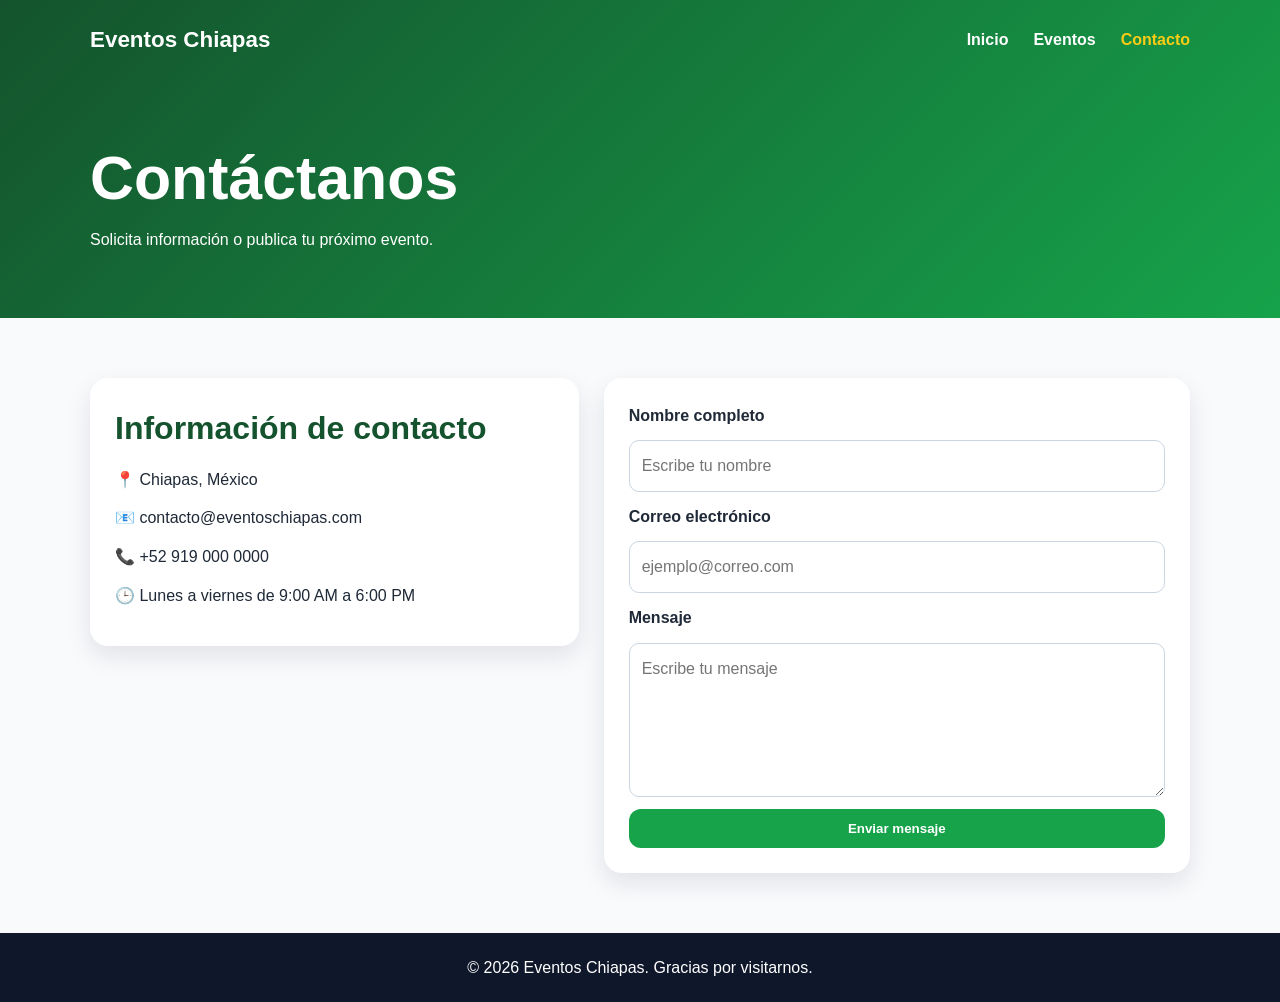
==== contacto.html @ 4dd18655 "Estructura inicial del sitio web" ====
<!DOCTYPE html>
<html lang="es">
<head>
  <meta charset="UTF-8" />
  <meta name="viewport" content="width=device-width, initial-scale=1.0" />
  <title>Eventos Chiapas | Contacto</title>
  <link rel="stylesheet" href="css/style.css" />
</head>
<body>
  <header class="page-header">
    <nav class="navbar">
      <a href="index.html" class="logo">Eventos Chiapas</a>
      <button class="menu-btn" id="menuBtn">☰</button>
      <ul class="nav-links" id="navLinks">
        <li><a href="index.html">Inicio</a></li>
        <li><a href="eventos.html">Eventos</a></li>
        <li><a href="contacto.html" class="active">Contacto</a></li>
      </ul>
    </nav>

    <div class="page-title">
      <h1>Contáctanos</h1>
      <p>Solicita información o publica tu próximo evento.</p>
    </div>
  </header>

  <main class="section contact-layout">
    <section class="contact-info">
      <h2>Información de contacto</h2>
      <p>📍 Chiapas, México</p>
      <p>📧 contacto@eventoschiapas.com</p>
      <p>📞 +52 919 000 0000</p>
      <p>🕒 Lunes a viernes de 9:00 AM a 6:00 PM</p>
    </section>

    <form class="contact-form">
      <label for="nombre">Nombre completo</label>
      <input type="text" id="nombre" placeholder="Escribe tu nombre" required />

      <label for="correo">Correo electrónico</label>
      <input type="email" id="correo" placeholder="ejemplo@correo.com" required />

      <label for="mensaje">Mensaje</label>
      <textarea id="mensaje" rows="5" placeholder="Escribe tu mensaje" required></textarea>

      <button type="submit" class="btn">Enviar mensaje</button>
    </form>
  </main>

  <footer class="footer">
    <p>&copy; 2026 Eventos Chiapas. Gracias por visitarnos.</p>
  </footer>

  <script src="js/script.js"></script>
</body>
</html>
---- css/style.css ----
* {
  box-sizing: border-box;
  margin: 0;
  padding: 0;
}

body {
  font-family: Arial, Helvetica, sans-serif;
  color: #1f2937;
  background-color: #f8fafc;
  line-height: 1.6;
}

a {
  text-decoration: none;
}

.header {
  min-height: 100vh;
  background: linear-gradient(rgba(15, 23, 42, 0.78), rgba(15, 23, 42, 0.78)),
    url("../img/chiapas-eventos.svg");
  background-size: cover;
  background-position: center;
  color: #ffffff;
}

.navbar {
  width: min(1100px, 92%);
  margin: auto;
  padding: 22px 0;
  display: flex;
  justify-content: space-between;
  align-items: center;
}

.logo {
  color: #ffffff;
  font-size: 1.4rem;
  font-weight: 800;
}

.nav-links {
  list-style: none;
  display: flex;
  gap: 25px;
}

.nav-links a {
  color: #ffffff;
  font-weight: 600;
}

.nav-links a:hover,
.nav-links a.active {
  color: #facc15;
}

.menu-btn {
  display: none;
  background: none;
  color: #ffffff;
  border: none;
  font-size: 1.8rem;
  cursor: pointer;
}

.hero {
  width: min(1100px, 92%);
  margin: auto;
  min-height: 75vh;
  display: flex;
  align-items: center;
}

.hero-content {
  max-width: 650px;
}

.tag {
  color: #facc15;
  font-weight: 700;
  margin-bottom: 12px;
}

.hero h1 {
  font-size: clamp(2.3rem, 6vw, 4.8rem);
  line-height: 1.05;
  margin-bottom: 20px;
}

.hero p {
  margin-bottom: 25px;
  font-size: 1.1rem;
}

.btn {
  display: inline-block;
  background: #16a34a;
  color: #ffffff;
  padding: 12px 22px;
  border-radius: 12px;
  border: none;
  font-weight: 700;
  cursor: pointer;
  transition: transform 0.2s ease, background 0.2s ease;
}

.btn:hover {
  background: #15803d;
  transform: translateY(-2px);
}

.btn-light {
  background: #ffffff;
  color: #166534;
}

.section {
  width: min(1100px, 92%);
  margin: 60px auto;
}

.section h2 {
  font-size: 2rem;
  margin-bottom: 12px;
  color: #14532d;
}

.section-text {
  max-width: 750px;
  margin-bottom: 30px;
}

.cards {
  display: grid;
  grid-template-columns: repeat(3, 1fr);
  gap: 22px;
}

.card,
.event-card,
.contact-info,
.contact-form {
  background: #ffffff;
  padding: 25px;
  border-radius: 18px;
  box-shadow: 0 10px 25px rgba(15, 23, 42, 0.1);
}

.card span {
  font-size: 2rem;
}

.card h3 {
  margin: 10px 0;
  color: #166534;
}

.banner {
  text-align: center;
  background: linear-gradient(135deg, #16a34a, #14532d);
  color: #ffffff;
  padding: 55px 20px;
}

.banner p {
  margin: 10px 0 22px;
}

.page-header {
  background: linear-gradient(135deg, #14532d, #16a34a);
  color: #ffffff;
}

.page-title {
  width: min(1100px, 92%);
  margin: auto;
  padding: 50px 0 65px;
}

.page-title h1 {
  font-size: clamp(2.1rem, 5vw, 3.8rem);
}

.event-grid {
  display: grid;
  gap: 22px;
}

.event-card {
  display: flex;
  gap: 22px;
  align-items: center;
}

.event-date {
  min-width: 75px;
  min-height: 75px;
  background: #dcfce7;
  color: #14532d;
  border-radius: 16px;
  display: grid;
  place-items: center;
  text-align: center;
}

.event-date strong {
  font-size: 1.8rem;
  line-height: 1;
}

.event-date span {
  font-weight: 700;
}

.event-card h2 {
  color: #14532d;
  margin-bottom: 6px;
}

.contact-layout {
  display: grid;
  grid-template-columns: 1fr 1.2fr;
  gap: 25px;
  align-items: start;
}

.contact-info p {
  margin: 13px 0;
}

.contact-form {
  display: grid;
  gap: 12px;
}

.contact-form label {
  font-weight: 700;
}

.contact-form input,
.contact-form textarea {
  width: 100%;
  padding: 12px;
  border: 1px solid #cbd5e1;
  border-radius: 10px;
  font: inherit;
}

.footer {
  text-align: center;
  background: #0f172a;
  color: #ffffff;
  padding: 22px;
}

@media (max-width: 768px) {
  .menu-btn {
    display: block;
  }

  .nav-links {
    position: absolute;
    top: 72px;
    left: 0;
    right: 0;
    background: #14532d;
    flex-direction: column;
    text-align: center;
    padding: 20px;
    display: none;
  }

  .nav-links.show {
    display: flex;
  }

  .cards,
  .contact-layout {
    grid-template-columns: 1fr;
  }

  .event-card {
    align-items: flex-start;
  }
}
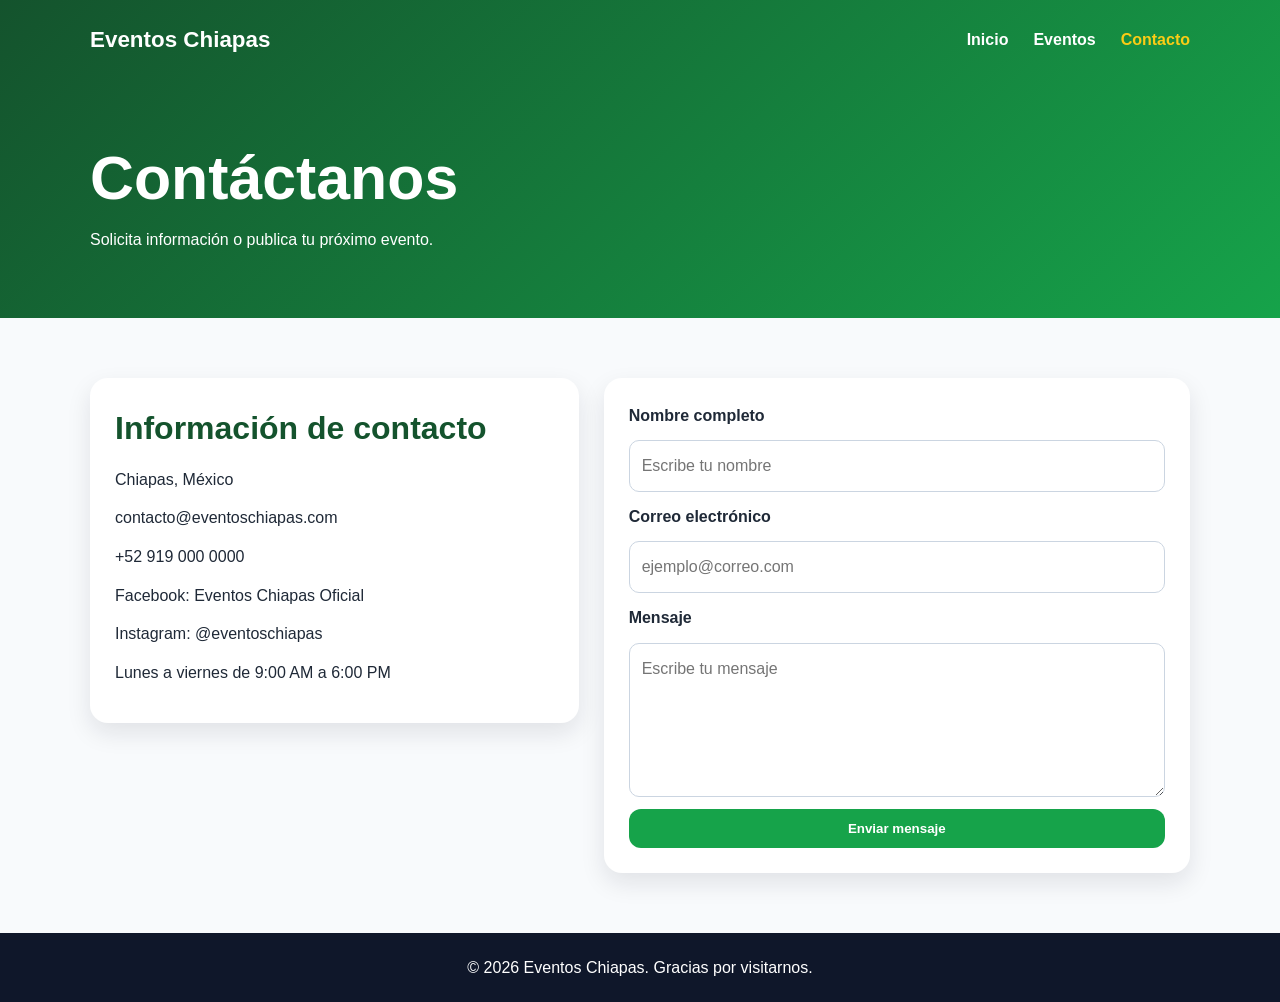
==== commit 62d97990: "Agrega redes sociales de contacto y elimine las etiquetas de la informacion de contacto" ====
--- a/contacto.html
+++ b/contacto.html
@@ -27,10 +27,12 @@
   <main class="section contact-layout">
     <section class="contact-info">
       <h2>Información de contacto</h2>
-      <p>📍 Chiapas, México</p>
-      <p>📧 contacto@eventoschiapas.com</p>
-      <p>📞 +52 919 000 0000</p>
-      <p>🕒 Lunes a viernes de 9:00 AM a 6:00 PM</p>
+      <p> Chiapas, México</p>
+      <p>contacto@eventoschiapas.com</p>
+      <p>+52 919 000 0000</p>
+      <p>Facebook: Eventos Chiapas Oficial</p>
+      <p>Instagram: @eventoschiapas</p>
+      <p>Lunes a viernes de 9:00 AM a 6:00 PM</p>
     </section>
 
     <form class="contact-form">
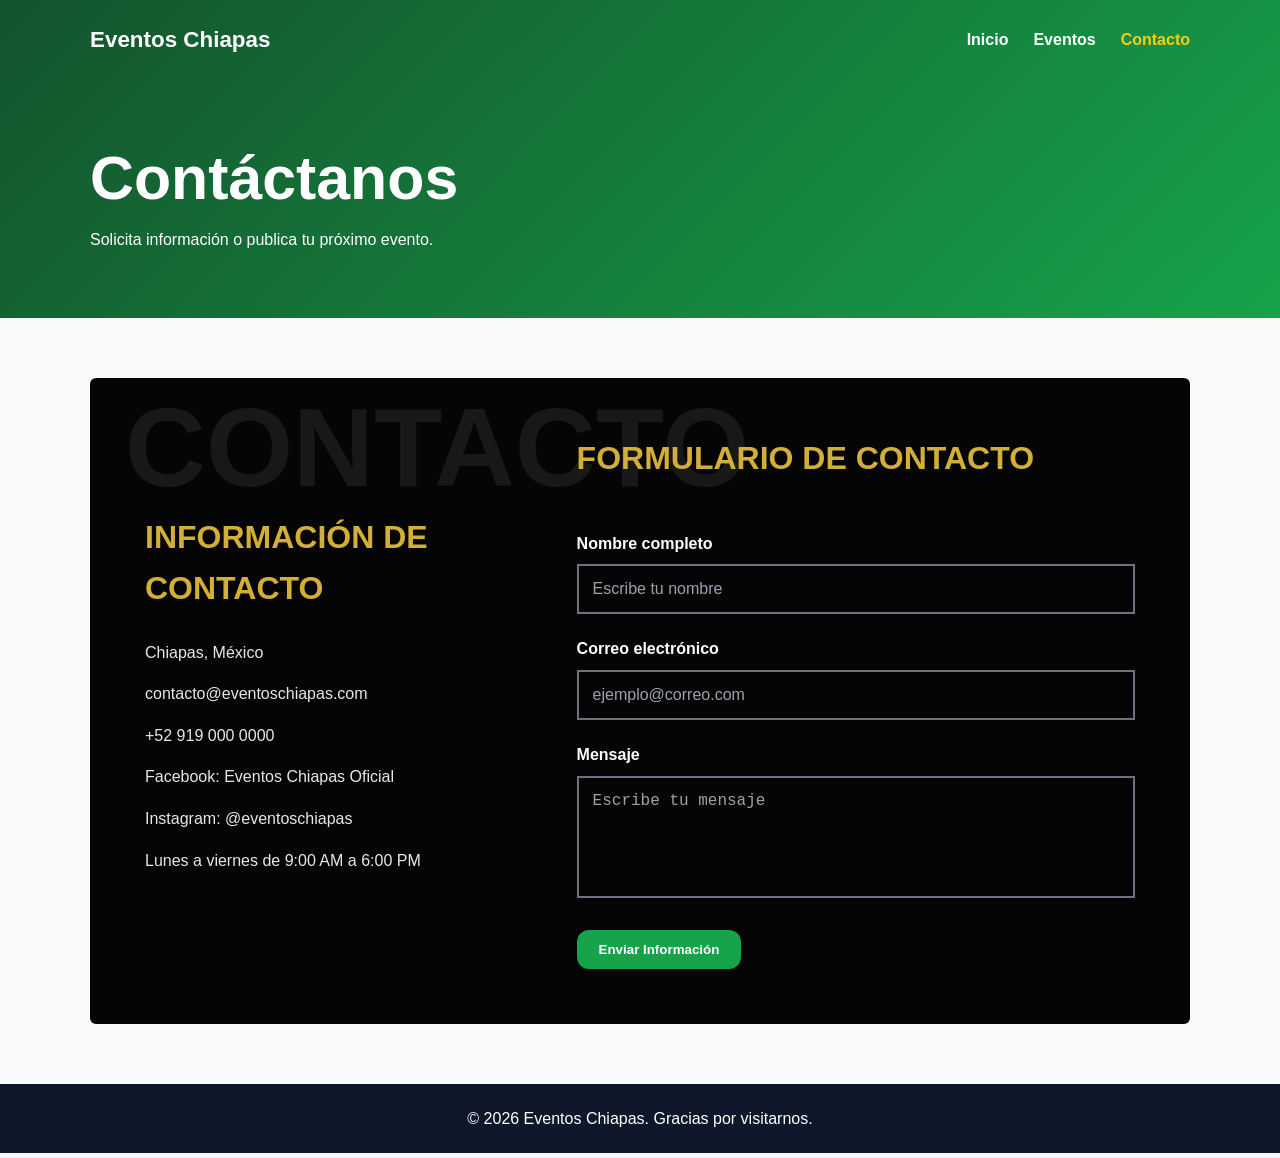
==== commit fbda4088: "Darle estilos y mensaje de alertas" ====
--- a/contacto.html
+++ b/contacto.html
@@ -25,29 +25,42 @@
   </header>
 
   <main class="section contact-layout">
-    <section class="contact-info">
-      <h2>Información de contacto</h2>
-      <p> Chiapas, México</p>
-      <p>contacto@eventoschiapas.com</p>
-      <p>+52 919 000 0000</p>
-      <p>Facebook: Eventos Chiapas Oficial</p>
-      <p>Instagram: @eventoschiapas</p>
-      <p>Lunes a viernes de 9:00 AM a 6:00 PM</p>
-    </section>
 
-    <form class="contact-form">
-      <label for="nombre">Nombre completo</label>
-      <input type="text" id="nombre" placeholder="Escribe tu nombre" required />
+   <section class="contact-info">
+    <h2>Información de contacto</h2>
 
-      <label for="correo">Correo electrónico</label>
-      <input type="email" id="correo" placeholder="ejemplo@correo.com" required />
+    <p>Chiapas, México</p>
+    <p>contacto@eventoschiapas.com</p>
+    <p>+52 919 000 0000</p>
+    <p>Facebook: Eventos Chiapas Oficial</p>
+    <p>Instagram: @eventoschiapas</p>
+    <p>Lunes a viernes de 9:00 AM a 6:00 PM</p>
+  </section>
 
-      <label for="mensaje">Mensaje</label>
-      <textarea id="mensaje" rows="5" placeholder="Escribe tu mensaje" required></textarea>
+  <form class="contact-form" id="contactForm">
 
-      <button type="submit" class="btn">Enviar mensaje</button>
-    </form>
-  </main>
+  <h2>Formulario de contacto</h2>
+
+  <div class="input-group">
+    <label for="nombre">Nombre completo</label>
+    <input type="text" id="nombre" placeholder="Escribe tu nombre" required />
+  </div>
+
+  <div class="input-group">
+    <label for="correo">Correo electrónico</label>
+    <input type="email" id="correo" placeholder="ejemplo@correo.com" required />
+  </div>
+
+  <div class="input-group">
+    <label for="mensaje">Mensaje</label>
+    <textarea id="mensaje" rows="5" placeholder="Escribe tu mensaje" required></textarea>
+  </div>
+
+  <button type="submit" class="btn">Enviar Información</button>
+
+</form>
+
+</main>
 
   <footer class="footer">
     <p>&copy; 2026 Eventos Chiapas. Gracias por visitarnos.</p>
--- a/css/style.css
+++ b/css/style.css
@@ -219,32 +219,110 @@
 }
 
 .contact-layout {
+  width: min(1100px, 92%);
+  margin: 60px auto;
   display: grid;
-  grid-template-columns: 1fr 1.2fr;
-  gap: 25px;
-  align-items: start;
+  grid-template-columns: 0.9fr 1.3fr;
+  gap: 45px;
+  align-items: center;
+  background: #050505;
+  color: #ffffff;
+  padding: 55px;
+  border-radius: 6px;
+  position: relative;
+  overflow: hidden;
+}
+
+.contact-layout::before {
+  content: "CONTACTO";
+  position: absolute;
+  top: -20px;
+  left: 35px;
+  font-size: 7rem;
+  font-weight: 900;
+  color: rgba(255, 255, 255, 0.08);
+  z-index: 0;
+}
+
+.contact-info,
+.contact-form {
+  background: transparent;
+  box-shadow: none;
+  padding: 0;
+  position: relative;
+  z-index: 1;
+}
+
+.contact-info h2,
+.contact-form h2 {
+  color: #d4af37;
+  font-size: 2rem;
+  margin-bottom: 25px;
+  text-transform: uppercase;
 }
 
 .contact-info p {
-  margin: 13px 0;
-}
-
-.contact-form {
-  display: grid;
-  gap: 12px;
+  color: #e5e7eb;
+  margin-bottom: 16px;
 }
 
 .contact-form label {
-  font-weight: 700;
+  color: #ffffff;
+  font-weight: 600;
 }
 
 .contact-form input,
 .contact-form textarea {
+  background: transparent;
+  border: 2px solid #6b7280;
+  color: #ffffff;
+  border-radius: 0;
+}
+
+.contact-form input::placeholder,
+.contact-form textarea::placeholder {
+  color: #9ca3af;
+}
+
+.contact-form {
+  display: flex;
+  flex-direction: column;
+  gap: 22px;
+}
+
+.input-group {
+  display: flex;
+  flex-direction: column;
+}
+
+.input-group label {
+  margin-bottom: 8px;
+  font-size: 1rem;
+  font-weight: 700;
+  color: #ffffff;
+}
+
+.input-group input,
+.input-group textarea {
   width: 100%;
-  padding: 12px;
-  border: 1px solid #cbd5e1;
-  border-radius: 10px;
-  font: inherit;
+  padding: 14px;
+  background: transparent;
+  border: 2px solid #6b7280;
+  color: #ffffff;
+  font-size: 1rem;
+}
+
+.input-group textarea {
+  resize: none;
+}
+
+.contact-form .btn {
+  margin-top: 10px;
+  align-self: flex-start;
+}
+
+.contact-form .btn:hover {
+  background: #facc15;
 }
 
 .footer {
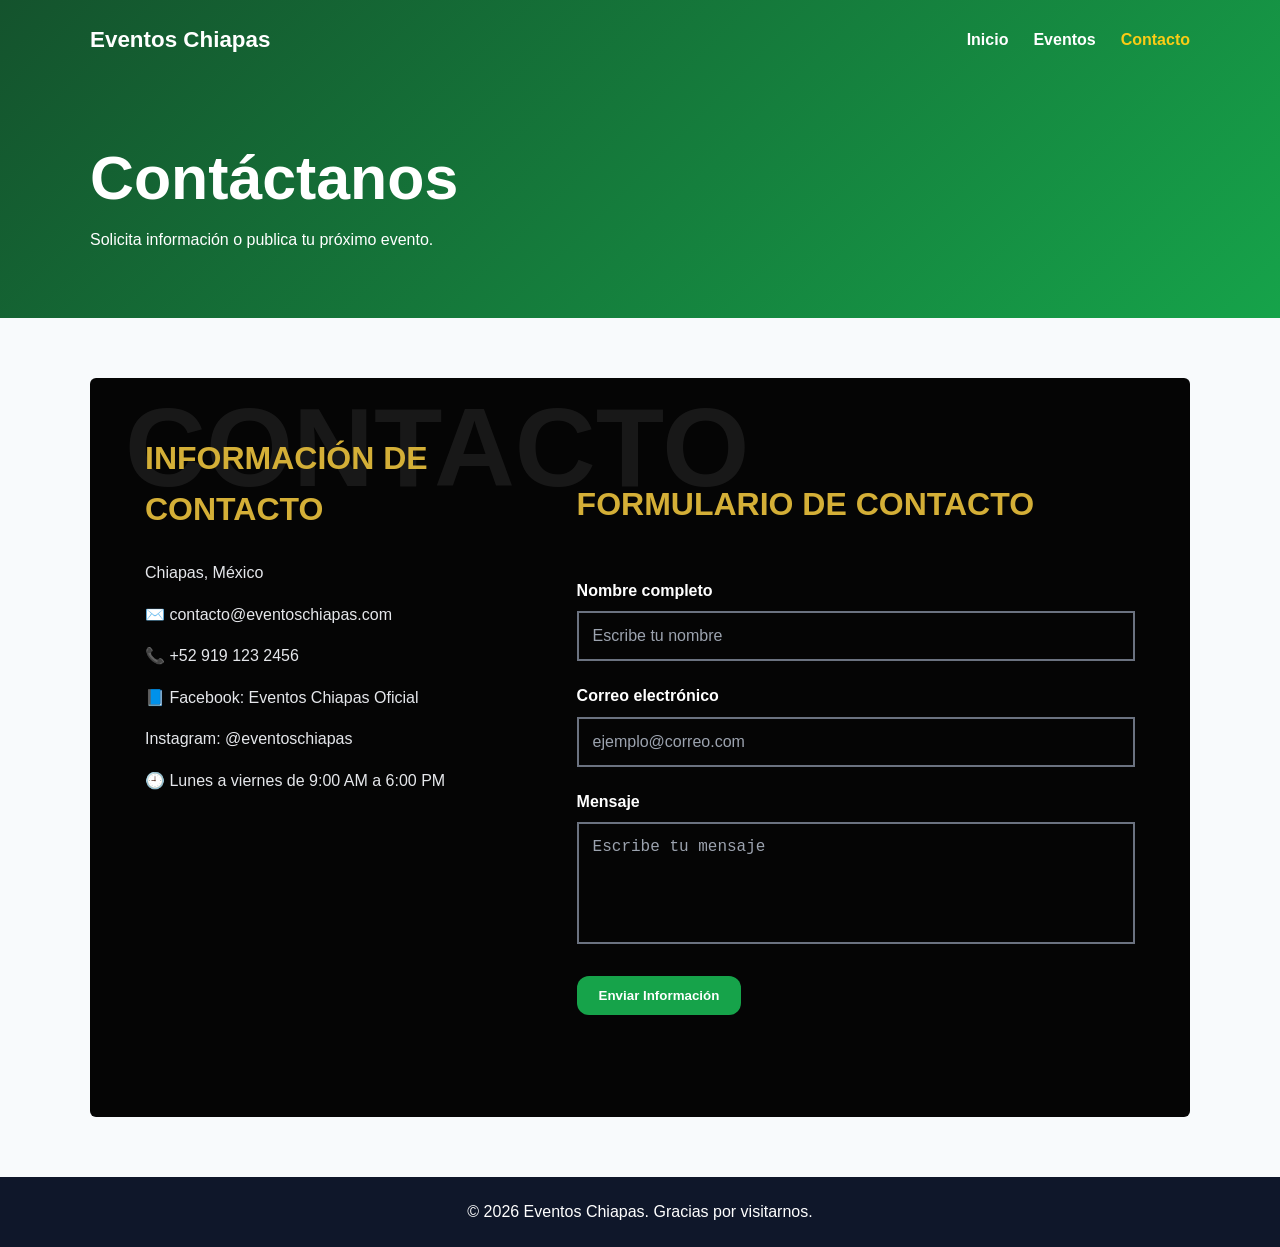
==== commit 0d7da014: "style: Agrega mapa de ubicación en contacto" ====
--- a/contacto.html
+++ b/contacto.html
@@ -26,39 +26,51 @@
 
   <main class="section contact-layout">
 
-   <section class="contact-info">
+  <section class="contact-info">
     <h2>Información de contacto</h2>
 
-    <p>Chiapas, México</p>
-    <p>contacto@eventoschiapas.com</p>
-    <p>+52 919 000 0000</p>
-    <p>Facebook: Eventos Chiapas Oficial</p>
-    <p>Instagram: @eventoschiapas</p>
-    <p>Lunes a viernes de 9:00 AM a 6:00 PM</p>
+    <p> Chiapas, México</p>
+    <p>✉️ contacto@eventoschiapas.com</p>
+    <p>📞 +52 919 123 2456</p>
+    <p>📘 Facebook: Eventos Chiapas Oficial</p>
+    <p> Instagram: @eventoschiapas</p>
+    <p>🕘 Lunes a viernes de 9:00 AM a 6:00 PM</p>
+
+    <iframe 
+      
+      src="https://www.google.com/maps?q=Universidad+Tecnologica+de+la+Selva+Ocosingo+Chiapas&output=embed"
+      width="100%"
+      height="220"
+      style="border:0; border-radius:12px; margin-top:25px;"
+      allowfullscreen=""
+      loading="lazy">
+
+    </iframe>
+
   </section>
 
   <form class="contact-form" id="contactForm">
 
-  <h2>Formulario de contacto</h2>
+    <h2>Formulario de contacto</h2>
 
-  <div class="input-group">
-    <label for="nombre">Nombre completo</label>
-    <input type="text" id="nombre" placeholder="Escribe tu nombre" required />
-  </div>
+    <div class="input-group">
+      <label for="nombre">Nombre completo</label>
+      <input type="text" id="nombre" placeholder="Escribe tu nombre" required />
+    </div>
 
-  <div class="input-group">
-    <label for="correo">Correo electrónico</label>
-    <input type="email" id="correo" placeholder="ejemplo@correo.com" required />
-  </div>
+    <div class="input-group">
+      <label for="correo">Correo electrónico</label>
+      <input type="email" id="correo" placeholder="ejemplo@correo.com" required />
+    </div>
 
-  <div class="input-group">
-    <label for="mensaje">Mensaje</label>
-    <textarea id="mensaje" rows="5" placeholder="Escribe tu mensaje" required></textarea>
-  </div>
+    <div class="input-group">
+      <label for="mensaje">Mensaje</label>
+      <textarea id="mensaje" rows="5" placeholder="Escribe tu mensaje" required></textarea>
+    </div>
 
-  <button type="submit" class="btn">Enviar Información</button>
+    <button type="submit" class="btn">Enviar Información</button>
 
-</form>
+  </form>
 
 </main>
 
--- a/css/style.css
+++ b/css/style.css
@@ -154,6 +154,83 @@
 .card h3 {
   margin: 10px 0;
   color: #166534;
+}
+
+.carousel {
+  position: relative;
+  margin-top: 35px;
+  overflow: hidden;
+  border-radius: 18px;
+  min-height: 320px;
+  box-shadow: 0 10px 25px rgba(15, 23, 42, 0.12);
+}
+
+.carousel-track {
+  position: relative;
+  min-height: 320px;
+}
+
+.carousel-slide {
+  position: absolute;
+  inset: 0;
+  opacity: 0;
+  transition: opacity 0.4s ease;
+}
+
+.carousel-slide.active {
+  opacity: 1;
+  z-index: 1;
+}
+
+.carousel-slide img {
+  width: 100%;
+  height: 320px;
+  display: block;
+  object-fit: cover;
+  background: #dcfce7;
+}
+
+.carousel-caption {
+  position: absolute;
+  left: 0;
+  right: 0;
+  bottom: 0;
+  z-index: 2;
+  padding: 28px;
+  color: #ffffff;
+  background: linear-gradient(transparent, rgba(15, 23, 42, 0.82));
+}
+
+.carousel-caption h3 {
+  font-size: 1.6rem;
+  margin-bottom: 6px;
+}
+
+.carousel-btn {
+  position: absolute;
+  top: 50%;
+  z-index: 3;
+  width: 42px;
+  height: 42px;
+  border: none;
+  border-radius: 50%;
+  color: #14532d;
+  background: rgba(255, 255, 255, 0.88);
+  cursor: pointer;
+  font-size: 1.4rem;
+  transform: translateY(-50%);
+}
+
+.carousel-btn:hover {
+  background: #ffffff;
+}
+
+.carousel-prev {
+  left: 16px;
+}
+
+.carousel-next {
+  right: 16px;
 }
 
 .banner {
@@ -361,4 +438,17 @@
   .event-card {
     align-items: flex-start;
   }
-}
+
+  .carousel,
+  .carousel-track {
+    min-height: 260px;
+  }
+
+  .carousel-slide img {
+    height: 260px;
+  }
+
+  .carousel-caption {
+    padding: 22px;
+  }
+}
